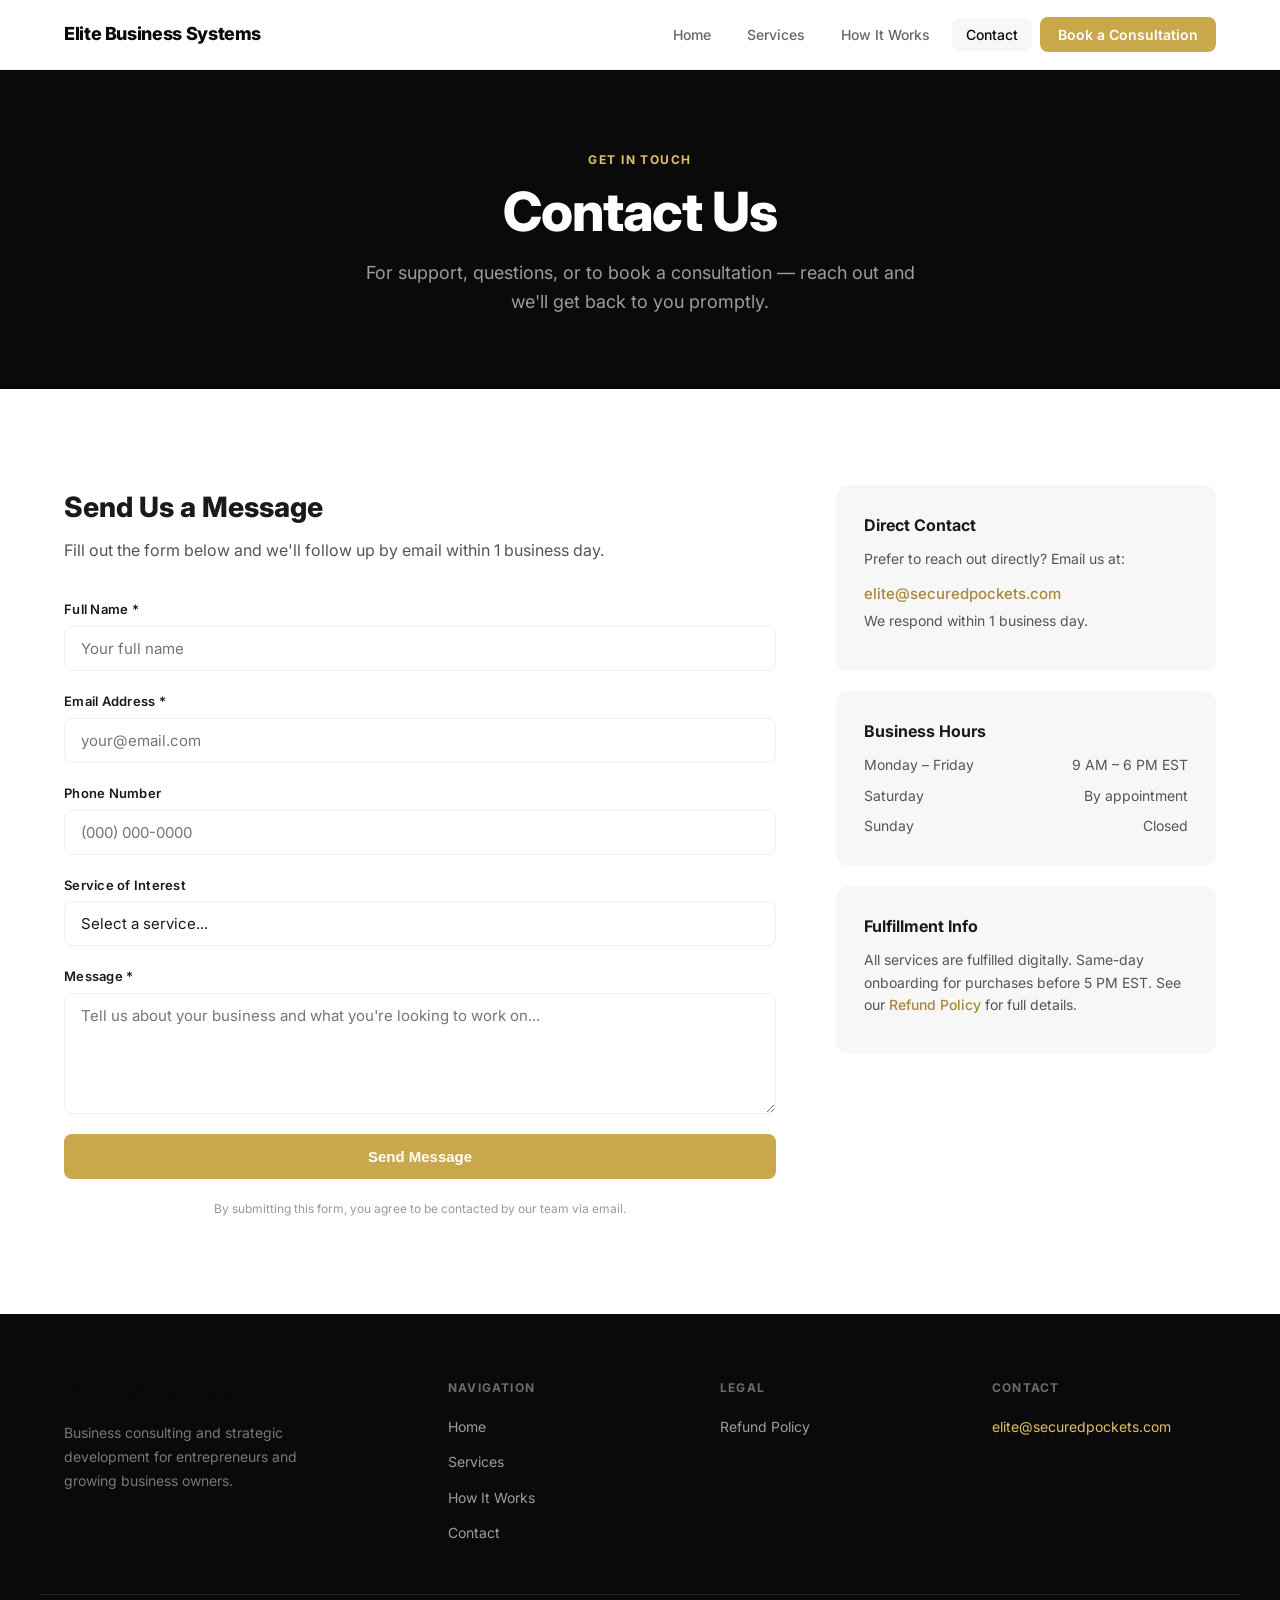
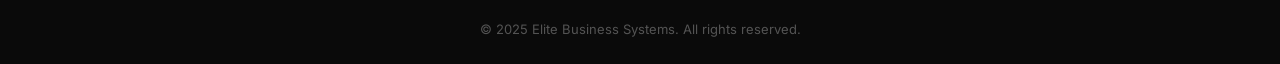
==== contact.html @ be723459 "Initial commit: Elite Business Systems website" ====
<!DOCTYPE html>
<html lang="en">
<head>
  <meta charset="UTF-8" />
  <meta name="viewport" content="width=device-width, initial-scale=1.0" />
  <title>Contact | Elite Business Systems</title>
  <meta name="description" content="Get in touch with Elite Business Systems to book a consultation or ask about our services." />
  <link rel="stylesheet" href="css/style.css" />
  <link href="https://fonts.googleapis.com/css2?family=Inter:wght@300;400;500;600;700;800&display=swap" rel="stylesheet" />
</head>
<body>

  <!-- NAV -->
  <nav class="navbar">
    <div class="nav-inner container">
      <a href="index.html" class="logo">Elite Business Systems</a>
      <button class="nav-toggle" aria-label="Toggle menu">&#9776;</button>
      <ul class="nav-links">
        <li><a href="index.html">Home</a></li>
        <li><a href="services.html">Services</a></li>
        <li><a href="how-it-works.html">How It Works</a></li>
        <li><a href="contact.html" class="active">Contact</a></li>
        <li><a href="contact.html" class="btn-nav">Book a Consultation</a></li>
      </ul>
    </div>
  </nav>

  <!-- PAGE HEADER -->
  <section class="page-header">
    <div class="container">
      <div class="section-label light">Get in Touch</div>
      <h1>Contact Us</h1>
      <p>For support, questions, or to book a consultation — reach out and we'll get back to you promptly.</p>
    </div>
  </section>

  <!-- CONTACT SECTION -->
  <section class="section">
    <div class="container contact-layout">

      <!-- FORM -->
      <div class="contact-form-wrap">
        <h2>Send Us a Message</h2>
        <p>Fill out the form below and we'll follow up by email within 1 business day.</p>

        <form class="contact-form" id="contactForm" action="https://formspree.io/f/xpwqjblv" method="POST">
          <div class="form-group">
            <label for="name">Full Name *</label>
            <input type="text" id="name" name="name" placeholder="Your full name" required />
          </div>
          <div class="form-group">
            <label for="email">Email Address *</label>
            <input type="email" id="email" name="email" placeholder="your@email.com" required />
          </div>
          <div class="form-group">
            <label for="phone">Phone Number</label>
            <input type="tel" id="phone" name="phone" placeholder="(000) 000-0000" />
          </div>
          <div class="form-group">
            <label for="service">Service of Interest</label>
            <select id="service" name="service">
              <option value="">Select a service...</option>
              <option value="Business Strategy Consulting">Business Strategy Consulting</option>
              <option value="Systems & Operations Support">Systems &amp; Operations Support</option>
              <option value="Growth Planning">Growth Planning</option>
              <option value="Digital Resources & Frameworks">Digital Resources &amp; Frameworks</option>
              <option value="Ongoing Advisory Support">Ongoing Advisory Support</option>
              <option value="Not sure yet">Not sure yet — need a consultation</option>
            </select>
          </div>
          <div class="form-group">
            <label for="message">Message *</label>
            <textarea id="message" name="message" rows="5" placeholder="Tell us about your business and what you're looking to work on..." required></textarea>
          </div>
          <button type="submit" class="btn-primary btn-full">Send Message</button>
          <p class="form-note">By submitting this form, you agree to be contacted by our team via email.</p>
        </form>
      </div>

      <!-- CONTACT INFO -->
      <div class="contact-info">
        <div class="contact-card">
          <h3>Direct Contact</h3>
          <p>Prefer to reach out directly? Email us at:</p>
          <a href="mailto:elite@securedpockets.com" class="contact-email">elite@securedpockets.com</a>
          <p class="contact-note">We respond within 1 business day.</p>
        </div>

        <div class="contact-card">
          <h3>Business Hours</h3>
          <ul class="hours-list">
            <li><span>Monday – Friday</span><span>9 AM – 6 PM EST</span></li>
            <li><span>Saturday</span><span>By appointment</span></li>
            <li><span>Sunday</span><span>Closed</span></li>
          </ul>
        </div>

        <div class="contact-card">
          <h3>Fulfillment Info</h3>
          <p>All services are fulfilled digitally. Same-day onboarding for purchases before 5 PM EST. See our <a href="refund-policy.html">Refund Policy</a> for full details.</p>
        </div>
      </div>

    </div>
  </section>

  <!-- FOOTER -->
  <footer class="footer">
    <div class="container footer-inner">
      <div class="footer-brand">
        <span class="logo">Elite Business Systems</span>
        <p>Business consulting and strategic development for entrepreneurs and growing business owners.</p>
      </div>
      <div class="footer-links">
        <h4>Navigation</h4>
        <ul>
          <li><a href="index.html">Home</a></li>
          <li><a href="services.html">Services</a></li>
          <li><a href="how-it-works.html">How It Works</a></li>
          <li><a href="contact.html">Contact</a></li>
        </ul>
      </div>
      <div class="footer-links">
        <h4>Legal</h4>
        <ul>
          <li><a href="refund-policy.html">Refund Policy</a></li>
        </ul>
      </div>
      <div class="footer-contact">
        <h4>Contact</h4>
        <a href="mailto:elite@securedpockets.com">elite@securedpockets.com</a>
      </div>
    </div>
    <div class="footer-bottom">
      <p>&copy; 2025 Elite Business Systems. All rights reserved.</p>
    </div>
  </footer>

  <script src="js/main.js"></script>
</body>
</html>
---- css/style.css ----
/* ===========================
   ELITE BUSINESS SYSTEMS
   Main Stylesheet
   =========================== */

:root {
  --black: #0a0a0a;
  --dark: #111111;
  --dark-card: #1a1a1a;
  --gold: #c9a84c;
  --gold-light: #e2c06a;
  --gold-dark: #a8883a;
  --white: #ffffff;
  --gray-100: #f7f7f7;
  --gray-200: #eeeeee;
  --gray-400: #999999;
  --gray-600: #666666;
  --text: #1a1a1a;
  --text-light: #555555;
  --font: 'Inter', -apple-system, BlinkMacSystemFont, sans-serif;
  --radius: 12px;
  --radius-sm: 8px;
  --shadow: 0 4px 20px rgba(0,0,0,0.08);
  --shadow-md: 0 8px 40px rgba(0,0,0,0.12);
  --transition: 0.2s ease;
}

*, *::before, *::after { box-sizing: border-box; margin: 0; padding: 0; }

html { scroll-behavior: smooth; }

body {
  font-family: var(--font);
  color: var(--text);
  background: var(--white);
  line-height: 1.6;
  -webkit-font-smoothing: antialiased;
}

a { color: inherit; text-decoration: none; }
img { max-width: 100%; display: block; }
ul { list-style: none; }

/* ===========================
   LAYOUT
   =========================== */

.container {
  max-width: 1200px;
  margin: 0 auto;
  padding: 0 24px;
}

.section {
  padding: 96px 0;
}

.bg-light { background: var(--gray-100); }
.bg-dark { background: var(--dark); color: var(--white); }
.text-center { text-align: center; }

/* ===========================
   TYPOGRAPHY
   =========================== */

.section-label {
  font-size: 12px;
  font-weight: 700;
  letter-spacing: 0.12em;
  text-transform: uppercase;
  color: var(--gold);
  margin-bottom: 12px;
  display: block;
}

.section-label.light { color: var(--gold-light); }

.section-title {
  font-size: clamp(28px, 4vw, 42px);
  font-weight: 800;
  line-height: 1.2;
  margin-bottom: 20px;
  color: var(--text);
}

.section-title.light { color: var(--white); }

.section-sub {
  font-size: 17px;
  color: var(--text-light);
  max-width: 680px;
  margin: 0 auto 16px;
  line-height: 1.7;
}

/* ===========================
   NAVBAR
   =========================== */

.navbar {
  position: sticky;
  top: 0;
  z-index: 100;
  background: rgba(255,255,255,0.96);
  backdrop-filter: blur(12px);
  border-bottom: 1px solid var(--gray-200);
  height: 70px;
  display: flex;
  align-items: center;
}

.nav-inner {
  display: flex;
  align-items: center;
  justify-content: space-between;
  width: 100%;
}

.logo {
  font-size: 18px;
  font-weight: 800;
  color: var(--black);
  letter-spacing: -0.02em;
  white-space: nowrap;
}

.logo span { color: var(--gold); }

.nav-links {
  display: flex;
  align-items: center;
  gap: 8px;
}

.nav-links li a {
  font-size: 14px;
  font-weight: 500;
  color: var(--gray-600);
  padding: 8px 14px;
  border-radius: var(--radius-sm);
  transition: color var(--transition), background var(--transition);
}

.nav-links li a:hover,
.nav-links li a.active {
  color: var(--black);
  background: var(--gray-100);
}

.btn-nav {
  background: var(--gold) !important;
  color: var(--white) !important;
  font-weight: 600 !important;
  padding: 9px 18px !important;
  border-radius: var(--radius-sm) !important;
  transition: background var(--transition) !important;
}

.btn-nav:hover { background: var(--gold-dark) !important; }

.nav-toggle {
  display: none;
  background: none;
  border: none;
  font-size: 22px;
  cursor: pointer;
  color: var(--black);
  padding: 4px;
}

/* ===========================
   BUTTONS
   =========================== */

.btn-primary {
  display: inline-block;
  background: var(--gold);
  color: var(--white);
  font-weight: 700;
  font-size: 15px;
  padding: 14px 28px;
  border-radius: var(--radius-sm);
  transition: background var(--transition), transform var(--transition);
  border: none;
  cursor: pointer;
}

.btn-primary:hover {
  background: var(--gold-dark);
  transform: translateY(-1px);
}

.btn-secondary {
  display: inline-block;
  background: transparent;
  color: var(--text);
  font-weight: 600;
  font-size: 15px;
  padding: 14px 28px;
  border-radius: var(--radius-sm);
  border: 2px solid var(--gray-200);
  transition: border-color var(--transition), background var(--transition);
}

.btn-secondary:hover {
  border-color: var(--text);
  background: var(--gray-100);
}

.btn-full { width: 100%; text-align: center; }
.btn-large { padding: 18px 40px; font-size: 17px; }

/* ===========================
   HERO
   =========================== */

.hero {
  background: var(--black);
  padding: 100px 0;
  overflow: hidden;
}

.hero-inner {
  display: grid;
  grid-template-columns: 1fr 1fr;
  gap: 60px;
  align-items: center;
}

.badge {
  display: inline-block;
  background: rgba(201,168,76,0.15);
  color: var(--gold-light);
  font-size: 12px;
  font-weight: 700;
  letter-spacing: 0.1em;
  text-transform: uppercase;
  padding: 6px 14px;
  border-radius: 100px;
  margin-bottom: 20px;
  border: 1px solid rgba(201,168,76,0.3);
}

.hero-text h1 {
  font-size: clamp(32px, 5vw, 56px);
  font-weight: 800;
  color: var(--white);
  line-height: 1.1;
  letter-spacing: -0.02em;
  margin-bottom: 20px;
}

.hero-text p {
  font-size: 18px;
  color: rgba(255,255,255,0.65);
  line-height: 1.7;
  margin-bottom: 36px;
  max-width: 480px;
}

.hero-actions {
  display: flex;
  gap: 14px;
  flex-wrap: wrap;
}

.hero-actions .btn-secondary {
  color: var(--white);
  border-color: rgba(255,255,255,0.2);
}

.hero-actions .btn-secondary:hover {
  border-color: var(--white);
  background: rgba(255,255,255,0.05);
}

.hero-card {
  background: var(--dark-card);
  border: 1px solid rgba(255,255,255,0.08);
  border-radius: var(--radius);
  padding: 40px;
}

.hero-card .card-icon {
  font-size: 36px;
  margin-bottom: 16px;
}

.hero-card h3 {
  font-size: 22px;
  font-weight: 700;
  color: var(--white);
  margin-bottom: 20px;
}

/* ===========================
   CHECK LIST
   =========================== */

.check-list {
  display: flex;
  flex-direction: column;
  gap: 10px;
  margin-bottom: 28px;
}

.check-list li {
  display: flex;
  align-items: center;
  gap: 10px;
  font-size: 15px;
  color: rgba(255,255,255,0.75);
}

.check-list li::before {
  content: '✓';
  color: var(--gold);
  font-weight: 700;
  font-size: 14px;
  flex-shrink: 0;
}

/* Light background check list */
.section:not(.bg-dark) .check-list li {
  color: var(--text-light);
}

/* ===========================
   GRID
   =========================== */

.grid-2 {
  display: grid;
  grid-template-columns: repeat(2, 1fr);
  gap: 24px;
  margin-top: 48px;
}

.grid-3 {
  display: grid;
  grid-template-columns: repeat(3, 1fr);
  gap: 24px;
  margin-top: 48px;
}

/* ===========================
   CARDS
   =========================== */

.card {
  background: var(--white);
  border: 1px solid var(--gray-200);
  border-radius: var(--radius);
  padding: 32px;
  transition: box-shadow var(--transition), transform var(--transition);
}

.card:hover {
  box-shadow: var(--shadow-md);
  transform: translateY(-2px);
}

.card-icon-sm {
  font-size: 28px;
  margin-bottom: 14px;
}

.card h3 {
  font-size: 18px;
  font-weight: 700;
  margin-bottom: 8px;
  color: var(--text);
}

.card p {
  font-size: 14px;
  color: var(--text-light);
  line-height: 1.6;
}

/* ===========================
   FEATURES (dark bg)
   =========================== */

.feature-item {
  display: flex;
  gap: 16px;
  align-items: flex-start;
}

.feature-icon {
  width: 32px;
  height: 32px;
  background: rgba(201,168,76,0.15);
  color: var(--gold);
  border-radius: 50%;
  display: flex;
  align-items: center;
  justify-content: center;
  font-weight: 800;
  font-size: 14px;
  flex-shrink: 0;
  margin-top: 2px;
}

.feature-item h4 {
  font-size: 16px;
  font-weight: 700;
  color: var(--white);
  margin-bottom: 4px;
}

.feature-item p {
  font-size: 14px;
  color: rgba(255,255,255,0.55);
}

/* ===========================
   CTA SECTION
   =========================== */

.cta-section {
  background: linear-gradient(135deg, var(--black) 0%, #1a1200 100%);
  color: var(--white);
}

.cta-title {
  font-size: clamp(28px, 4vw, 44px);
  font-weight: 800;
  color: var(--white);
  margin-bottom: 16px;
  letter-spacing: -0.02em;
}

.cta-section p {
  font-size: 18px;
  color: rgba(255,255,255,0.6);
  margin-bottom: 36px;
}

/* ===========================
   PAGE HEADER
   =========================== */

.page-header {
  background: var(--black);
  padding: 80px 0 72px;
  text-align: center;
}

.page-header h1 {
  font-size: clamp(32px, 5vw, 54px);
  font-weight: 800;
  color: var(--white);
  line-height: 1.15;
  letter-spacing: -0.02em;
  margin-bottom: 16px;
}

.page-header p {
  font-size: 18px;
  color: rgba(255,255,255,0.6);
  max-width: 580px;
  margin: 0 auto;
}

/* ===========================
   SERVICES PAGE
   =========================== */

.services-list {
  display: flex;
  flex-direction: column;
  gap: 80px;
}

.service-block {
  display: grid;
  grid-template-columns: auto 1fr;
  gap: 48px;
  align-items: start;
}

.service-block.reverse {
  grid-template-columns: 1fr auto;
}

.service-block.reverse .service-icon {
  order: 2;
}

.service-icon {
  font-size: 56px;
  line-height: 1;
  background: var(--gray-100);
  width: 100px;
  height: 100px;
  display: flex;
  align-items: center;
  justify-content: center;
  border-radius: var(--radius);
  flex-shrink: 0;
}

.service-content h2 {
  font-size: 26px;
  font-weight: 800;
  color: var(--text);
  margin-bottom: 14px;
}

.service-content p {
  font-size: 16px;
  color: var(--text-light);
  line-height: 1.75;
  margin-bottom: 20px;
}

.service-content .check-list li {
  color: var(--text-light);
}

.service-content .check-list li::before {
  color: var(--gold);
}

/* ===========================
   HOW IT WORKS PAGE
   =========================== */

.steps-list {
  display: flex;
  flex-direction: column;
  gap: 0;
  position: relative;
  max-width: 800px;
  margin: 0 auto;
}

.step {
  display: grid;
  grid-template-columns: 80px 1fr;
  gap: 32px;
  padding: 48px 0;
  border-bottom: 1px solid var(--gray-200);
  align-items: start;
}

.step:last-child { border-bottom: none; }

.step-number {
  font-size: 48px;
  font-weight: 900;
  color: var(--gold);
  line-height: 1;
  letter-spacing: -0.03em;
  opacity: 0.7;
}

.step-content h2 {
  font-size: 22px;
  font-weight: 800;
  color: var(--text);
  margin-bottom: 10px;
}

.step-content p {
  font-size: 16px;
  color: var(--text-light);
  line-height: 1.75;
  margin-bottom: 16px;
}

.info-block {
  background: var(--white);
  border: 1px solid var(--gray-200);
  border-radius: var(--radius);
  padding: 28px;
}

.info-block h4 {
  font-size: 16px;
  font-weight: 700;
  color: var(--text);
  margin-bottom: 8px;
}

.info-block p {
  font-size: 14px;
  color: var(--text-light);
  line-height: 1.65;
}

.info-block a {
  color: var(--gold-dark);
  font-weight: 500;
}

/* ===========================
   REFUND POLICY PAGE
   =========================== */

.policy-container {
  max-width: 780px;
  margin: 0 auto;
}

.policy-block {
  margin-bottom: 48px;
  padding-bottom: 48px;
  border-bottom: 1px solid var(--gray-200);
}

.policy-block:last-child {
  border-bottom: none;
}

.policy-block h2 {
  font-size: 24px;
  font-weight: 800;
  color: var(--text);
  margin-bottom: 16px;
}

.policy-block h3 {
  font-size: 18px;
  font-weight: 700;
  color: var(--text);
  margin: 24px 0 10px;
}

.policy-block p {
  font-size: 16px;
  color: var(--text-light);
  line-height: 1.75;
  margin-bottom: 14px;
}

.policy-block ul {
  list-style: disc;
  padding-left: 24px;
  margin-bottom: 14px;
}

.policy-block ul li {
  font-size: 15px;
  color: var(--text-light);
  line-height: 1.7;
  margin-bottom: 6px;
}

.policy-block a {
  color: var(--gold-dark);
  font-weight: 500;
  text-decoration: underline;
}

/* ===========================
   CONTACT PAGE
   =========================== */

.contact-layout {
  display: grid;
  grid-template-columns: 1fr 380px;
  gap: 60px;
  align-items: start;
}

.contact-form-wrap h2 {
  font-size: 28px;
  font-weight: 800;
  color: var(--text);
  margin-bottom: 8px;
}

.contact-form-wrap > p {
  font-size: 16px;
  color: var(--text-light);
  margin-bottom: 36px;
}

.contact-form {
  display: flex;
  flex-direction: column;
  gap: 20px;
}

.form-group {
  display: flex;
  flex-direction: column;
  gap: 6px;
}

.form-group label {
  font-size: 13px;
  font-weight: 600;
  color: var(--text);
  letter-spacing: 0.02em;
}

.form-group input,
.form-group select,
.form-group textarea {
  font-family: var(--font);
  font-size: 15px;
  color: var(--text);
  background: var(--white);
  border: 1.5px solid var(--gray-200);
  border-radius: var(--radius-sm);
  padding: 12px 16px;
  outline: none;
  transition: border-color var(--transition);
  width: 100%;
  appearance: none;
}

.form-group input:focus,
.form-group select:focus,
.form-group textarea:focus {
  border-color: var(--gold);
}

.form-group textarea { resize: vertical; min-height: 120px; }

.form-note {
  font-size: 12px;
  color: var(--gray-400);
  text-align: center;
}

.contact-info {
  display: flex;
  flex-direction: column;
  gap: 20px;
}

.contact-card {
  background: var(--gray-100);
  border-radius: var(--radius);
  padding: 28px;
}

.contact-card h3 {
  font-size: 16px;
  font-weight: 700;
  color: var(--text);
  margin-bottom: 10px;
}

.contact-card p {
  font-size: 14px;
  color: var(--text-light);
  margin-bottom: 10px;
  line-height: 1.6;
}

.contact-email {
  font-size: 15px;
  font-weight: 600;
  color: var(--gold-dark);
  word-break: break-all;
}

.contact-note {
  font-size: 12px;
  color: var(--gray-400);
  margin-top: 4px !important;
}

.hours-list {
  display: flex;
  flex-direction: column;
  gap: 8px;
}

.hours-list li {
  display: flex;
  justify-content: space-between;
  font-size: 14px;
  color: var(--text-light);
}

.contact-card a {
  color: var(--gold-dark);
  font-weight: 500;
}

/* ===========================
   FOOTER
   =========================== */

.footer {
  background: var(--black);
  color: var(--white);
  padding-top: 64px;
}

.footer-inner {
  display: grid;
  grid-template-columns: 1.5fr 1fr 1fr 1fr;
  gap: 48px;
  padding-bottom: 48px;
  border-bottom: 1px solid rgba(255,255,255,0.08);
}

.footer-brand .logo {
  font-size: 18px;
  font-weight: 800;
  display: block;
  margin-bottom: 14px;
}

.footer-brand p {
  font-size: 14px;
  color: rgba(255,255,255,0.45);
  line-height: 1.7;
  max-width: 260px;
}

.footer-links h4,
.footer-contact h4 {
  font-size: 12px;
  font-weight: 700;
  letter-spacing: 0.1em;
  text-transform: uppercase;
  color: rgba(255,255,255,0.4);
  margin-bottom: 16px;
}

.footer-links ul {
  display: flex;
  flex-direction: column;
  gap: 10px;
}

.footer-links a {
  font-size: 14px;
  color: rgba(255,255,255,0.6);
  transition: color var(--transition);
}

.footer-links a:hover { color: var(--white); }

.footer-contact a {
  font-size: 14px;
  color: var(--gold-light);
  transition: color var(--transition);
  word-break: break-all;
}

.footer-contact a:hover { color: var(--white); }

.footer-bottom {
  padding: 24px 0;
  text-align: center;
}

.footer-bottom p {
  font-size: 13px;
  color: rgba(255,255,255,0.3);
}

/* ===========================
   RESPONSIVE
   =========================== */

@media (max-width: 1024px) {
  .hero-inner { grid-template-columns: 1fr; gap: 48px; }
  .hero-card { max-width: 500px; }
  .footer-inner { grid-template-columns: 1fr 1fr; gap: 32px; }
  .contact-layout { grid-template-columns: 1fr; }
  .contact-info { grid-template-columns: repeat(3, 1fr); display: grid; }
}

@media (max-width: 768px) {
  .section { padding: 64px 0; }

  .nav-toggle { display: block; }

  .nav-links {
    display: none;
    position: absolute;
    top: 70px;
    left: 0;
    right: 0;
    background: var(--white);
    flex-direction: column;
    padding: 16px 24px 24px;
    border-bottom: 1px solid var(--gray-200);
    gap: 4px;
    box-shadow: 0 8px 30px rgba(0,0,0,0.08);
  }

  .nav-links.open { display: flex; }
  .nav-links li a { display: block; width: 100%; }

  .grid-2 { grid-template-columns: 1fr; }
  .grid-3 { grid-template-columns: 1fr; }

  .service-block,
  .service-block.reverse {
    grid-template-columns: 1fr;
  }

  .service-block.reverse .service-icon { order: 0; }

  .service-icon { width: 72px; height: 72px; font-size: 36px; }

  .footer-inner { grid-template-columns: 1fr 1fr; }
  .footer-brand { grid-column: 1 / -1; }

  .contact-info { display: flex; flex-direction: column; }

  .step { grid-template-columns: 60px 1fr; gap: 20px; }
  .step-number { font-size: 36px; }
}

@media (max-width: 480px) {
  .hero { padding: 64px 0; }
  .hero-actions { flex-direction: column; }
  .hero-actions a { text-align: center; }
  .footer-inner { grid-template-columns: 1fr; }
}
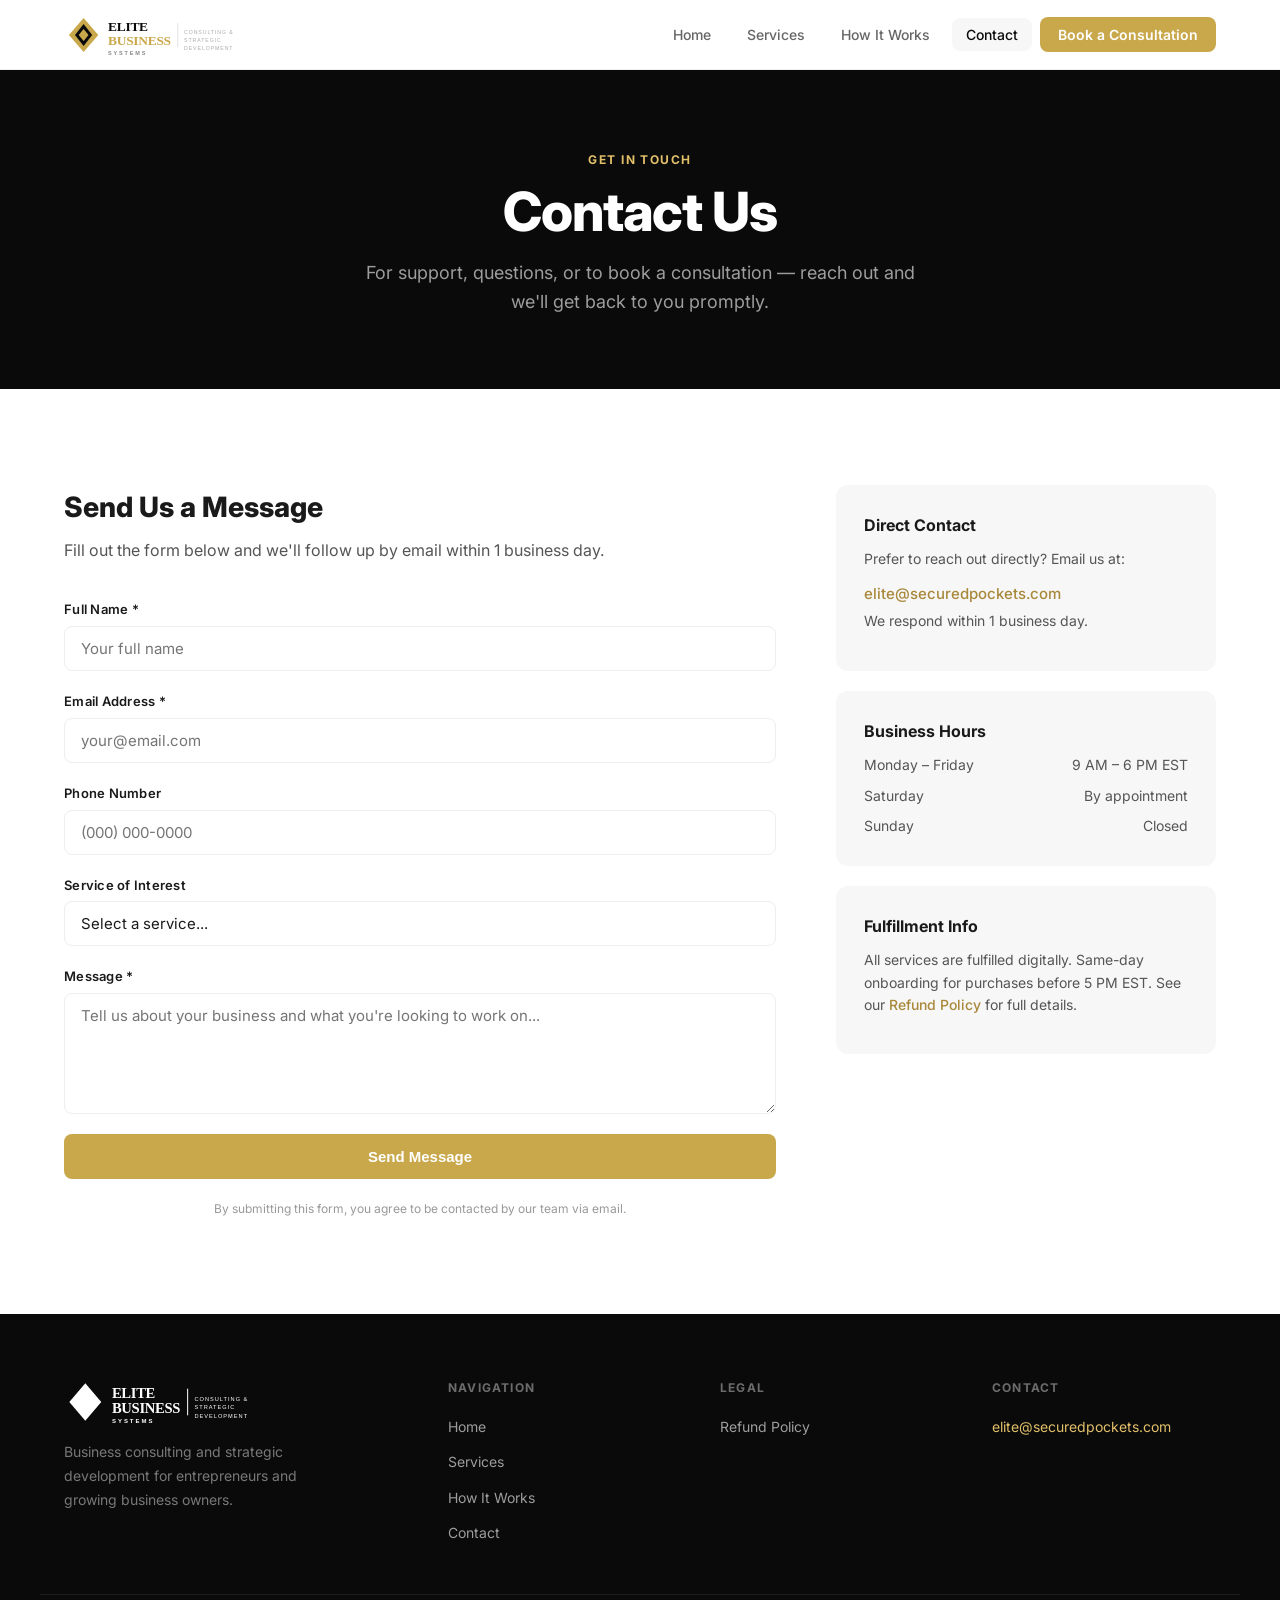
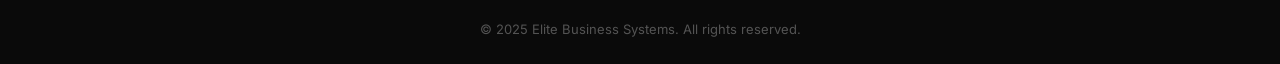
==== commit 818b8250: "Add logo + replace emojis with SVG icons across all pages" ====
--- a/contact.html
+++ b/contact.html
@@ -13,8 +13,12 @@
   <!-- NAV -->
   <nav class="navbar">
     <div class="nav-inner container">
-      <a href="index.html" class="logo">Elite Business Systems</a>
-      <button class="nav-toggle" aria-label="Toggle menu">&#9776;</button>
+      <a href="index.html" class="logo">
+        <img src="images/logo.svg" alt="Elite Business Systems" class="logo-img" />
+      </a>
+      <button class="nav-toggle" aria-label="Toggle menu">
+        <svg xmlns="http://www.w3.org/2000/svg" width="24" height="24" fill="none" stroke="currentColor" stroke-width="2" stroke-linecap="round" stroke-linejoin="round" viewBox="0 0 24 24"><line x1="3" y1="6" x2="21" y2="6"/><line x1="3" y1="12" x2="21" y2="12"/><line x1="3" y1="18" x2="21" y2="18"/></svg>
+      </button>
       <ul class="nav-links">
         <li><a href="index.html">Home</a></li>
         <li><a href="services.html">Services</a></li>
@@ -108,7 +112,7 @@
   <footer class="footer">
     <div class="container footer-inner">
       <div class="footer-brand">
-        <span class="logo">Elite Business Systems</span>
+        <a href="index.html"><img src="images/logo.svg" alt="Elite Business Systems" class="footer-logo-img" /></a>
         <p>Business consulting and strategic development for entrepreneurs and growing business owners.</p>
       </div>
       <div class="footer-links">
--- a/css/style.css
+++ b/css/style.css
@@ -211,6 +211,25 @@
 .btn-large { padding: 18px 40px; font-size: 17px; }
 
 /* ===========================
+   LOGO IMAGE
+   =========================== */
+
+.logo-img {
+  height: 44px;
+  width: auto;
+  display: block;
+}
+
+.footer-logo-img {
+  height: 48px;
+  width: auto;
+  display: block;
+  margin-bottom: 14px;
+  /* SVG is dark on white; invert for dark footer */
+  filter: brightness(0) invert(1);
+}
+
+/* ===========================
    HERO
    =========================== */
 
@@ -294,7 +313,44 @@
 }
 
 /* ===========================
-   CHECK LIST
+   CARD SVG ICONS
+   =========================== */
+
+.card-svg-icon {
+  width: 52px;
+  height: 52px;
+  background: rgba(201,168,76,0.08);
+  border-radius: var(--radius-sm);
+  display: flex;
+  align-items: center;
+  justify-content: center;
+  margin-bottom: 18px;
+  border: 1px solid rgba(201,168,76,0.15);
+}
+
+.card-icon-wrap {
+  margin-bottom: 16px;
+}
+
+/* Service page icons */
+.service-icon-wrap {
+  width: 100px;
+  height: 100px;
+  background: var(--gray-100);
+  border-radius: var(--radius);
+  display: flex;
+  align-items: center;
+  justify-content: center;
+  flex-shrink: 0;
+  border: 1px solid var(--gray-200);
+}
+
+/* How It Works info icons */
+.info-icon {
+  margin-bottom: 12px;
+}
+
+/* CHECK LIST
    =========================== */
 
 .check-list {
@@ -321,7 +377,8 @@
 }
 
 /* Light background check list */
-.section:not(.bg-dark) .check-list li {
+.section:not(.bg-dark) .check-list li,
+.check-list.dark li {
   color: var(--text-light);
 }
 
@@ -485,21 +542,8 @@
   grid-template-columns: 1fr auto;
 }
 
-.service-block.reverse .service-icon {
+.service-block.reverse .service-icon-wrap {
   order: 2;
-}
-
-.service-icon {
-  font-size: 56px;
-  line-height: 1;
-  background: var(--gray-100);
-  width: 100px;
-  height: 100px;
-  display: flex;
-  align-items: center;
-  justify-content: center;
-  border-radius: var(--radius);
-  flex-shrink: 0;
 }
 
 .service-content h2 {
@@ -902,9 +946,10 @@
     grid-template-columns: 1fr;
   }
 
-  .service-block.reverse .service-icon { order: 0; }
-
-  .service-icon { width: 72px; height: 72px; font-size: 36px; }
+  .service-block.reverse .service-icon-wrap { order: 0; }
+
+  .service-icon-wrap { width: 72px; height: 72px; }
+  .service-icon-wrap svg { width: 30px; height: 30px; }
 
   .footer-inner { grid-template-columns: 1fr 1fr; }
   .footer-brand { grid-column: 1 / -1; }
